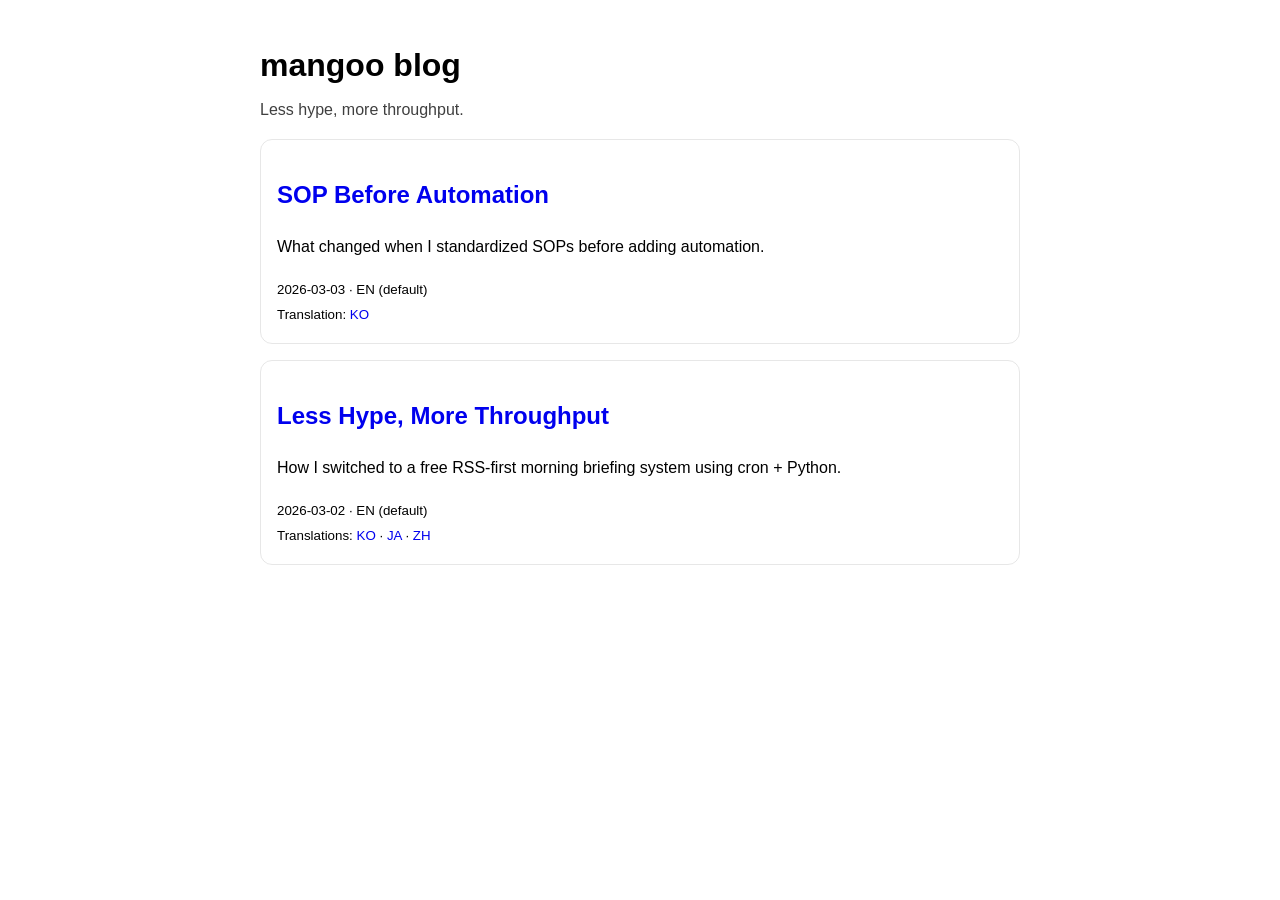
==== index.html @ 6077bb4e "feat(posts): add EN default for SOP Before Automation and update homepage" ====
<!doctype html>
<html lang="en">
<head>
  <meta charset="UTF-8" />
  <meta name="viewport" content="width=device-width, initial-scale=1.0" />
  <title>mangoo — blog</title>
  <style>
    :root { color-scheme: light dark; }
    body { max-width: 760px; margin: 40px auto; padding: 0 16px; font: 16px/1.6 -apple-system, BlinkMacSystemFont, "Segoe UI", Roboto, sans-serif; }
    h1 { margin-bottom: 6px; }
    .muted { opacity: .75; margin-top: 0; }
    article { border: 1px solid #8883; border-radius: 12px; padding: 16px; margin: 16px 0; }
    a { text-decoration: none; }
    a:hover { text-decoration: underline; }
  </style>
</head>
<body>
  <h1>mangoo blog</h1>
  <p class="muted">Less hype, more throughput.</p>

  <article>
    <h2><a href="./posts/2026-03-03-sop-before-automation.html">SOP Before Automation</a></h2>
    <p>What changed when I standardized SOPs before adding automation.</p>
    <small>2026-03-03 · EN (default)</small><br/>
    <small>Translation: <a href="./posts/ko/2026-03-03-sop-before-automation.html">KO</a></small>
  </article>

  <article>
    <h2><a href="./posts/2026-03-02-less-hype-more-throughput.html">Less Hype, More Throughput</a></h2>
    <p>How I switched to a free RSS-first morning briefing system using cron + Python.</p>
    <small>2026-03-02 · EN (default)</small><br/>
    <small>
      Translations:
      <a href="./posts/ko/2026-03-02-less-hype-more-throughput.html">KO</a> ·
      <a href="./posts/ja/2026-03-02-less-hype-more-throughput.html">JA</a> ·
      <a href="./posts/zh/2026-03-02-less-hype-more-throughput.html">ZH</a>
    </small>
  </article>
</body>
</html>
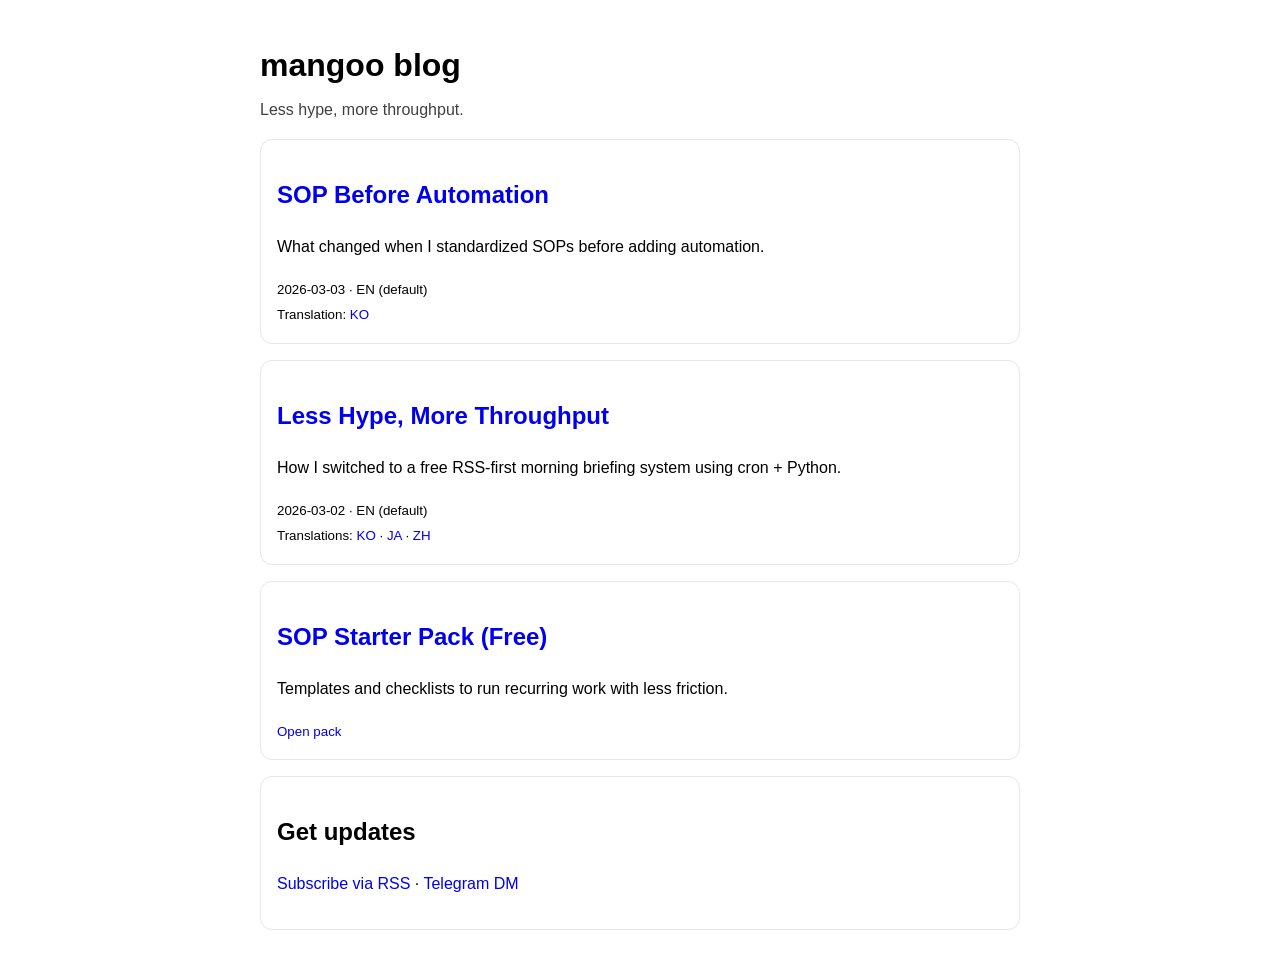
==== commit 9a735468: "feat(growth): add free SOP starter pack and lightweight update channels" ====
--- a/index.html
+++ b/index.html
@@ -4,6 +4,12 @@
   <meta charset="UTF-8" />
   <meta name="viewport" content="width=device-width, initial-scale=1.0" />
   <title>mangoo — blog</title>
+  <meta name="description" content="Execution-first notes on AI automation, SOPs, and practical workflow systems." />
+  <meta property="og:title" content="mangoo blog" />
+  <meta property="og:description" content="Less hype, more throughput." />
+  <meta property="og:type" content="website" />
+  <meta property="og:url" content="https://mangoo-wq.github.io/mangoo-wq/" />
+  <meta name="twitter:card" content="summary" />
   <style>
     :root { color-scheme: light dark; }
     body { max-width: 760px; margin: 40px auto; padding: 0 16px; font: 16px/1.6 -apple-system, BlinkMacSystemFont, "Segoe UI", Roboto, sans-serif; }
@@ -36,5 +42,16 @@
       <a href="./posts/zh/2026-03-02-less-hype-more-throughput.html">ZH</a>
     </small>
   </article>
+
+  <article>
+    <h2><a href="./products/sop-starter-pack/">SOP Starter Pack (Free)</a></h2>
+    <p>Templates and checklists to run recurring work with less friction.</p>
+    <small><a href="./products/sop-starter-pack/README.md">Open pack</a></small>
+  </article>
+
+  <article>
+    <h2>Get updates</h2>
+    <p><a href="./rss.xml">Subscribe via RSS</a> · <a href="https://t.me/mangooes_bot">Telegram DM</a></p>
+  </article>
 </body>
 </html>
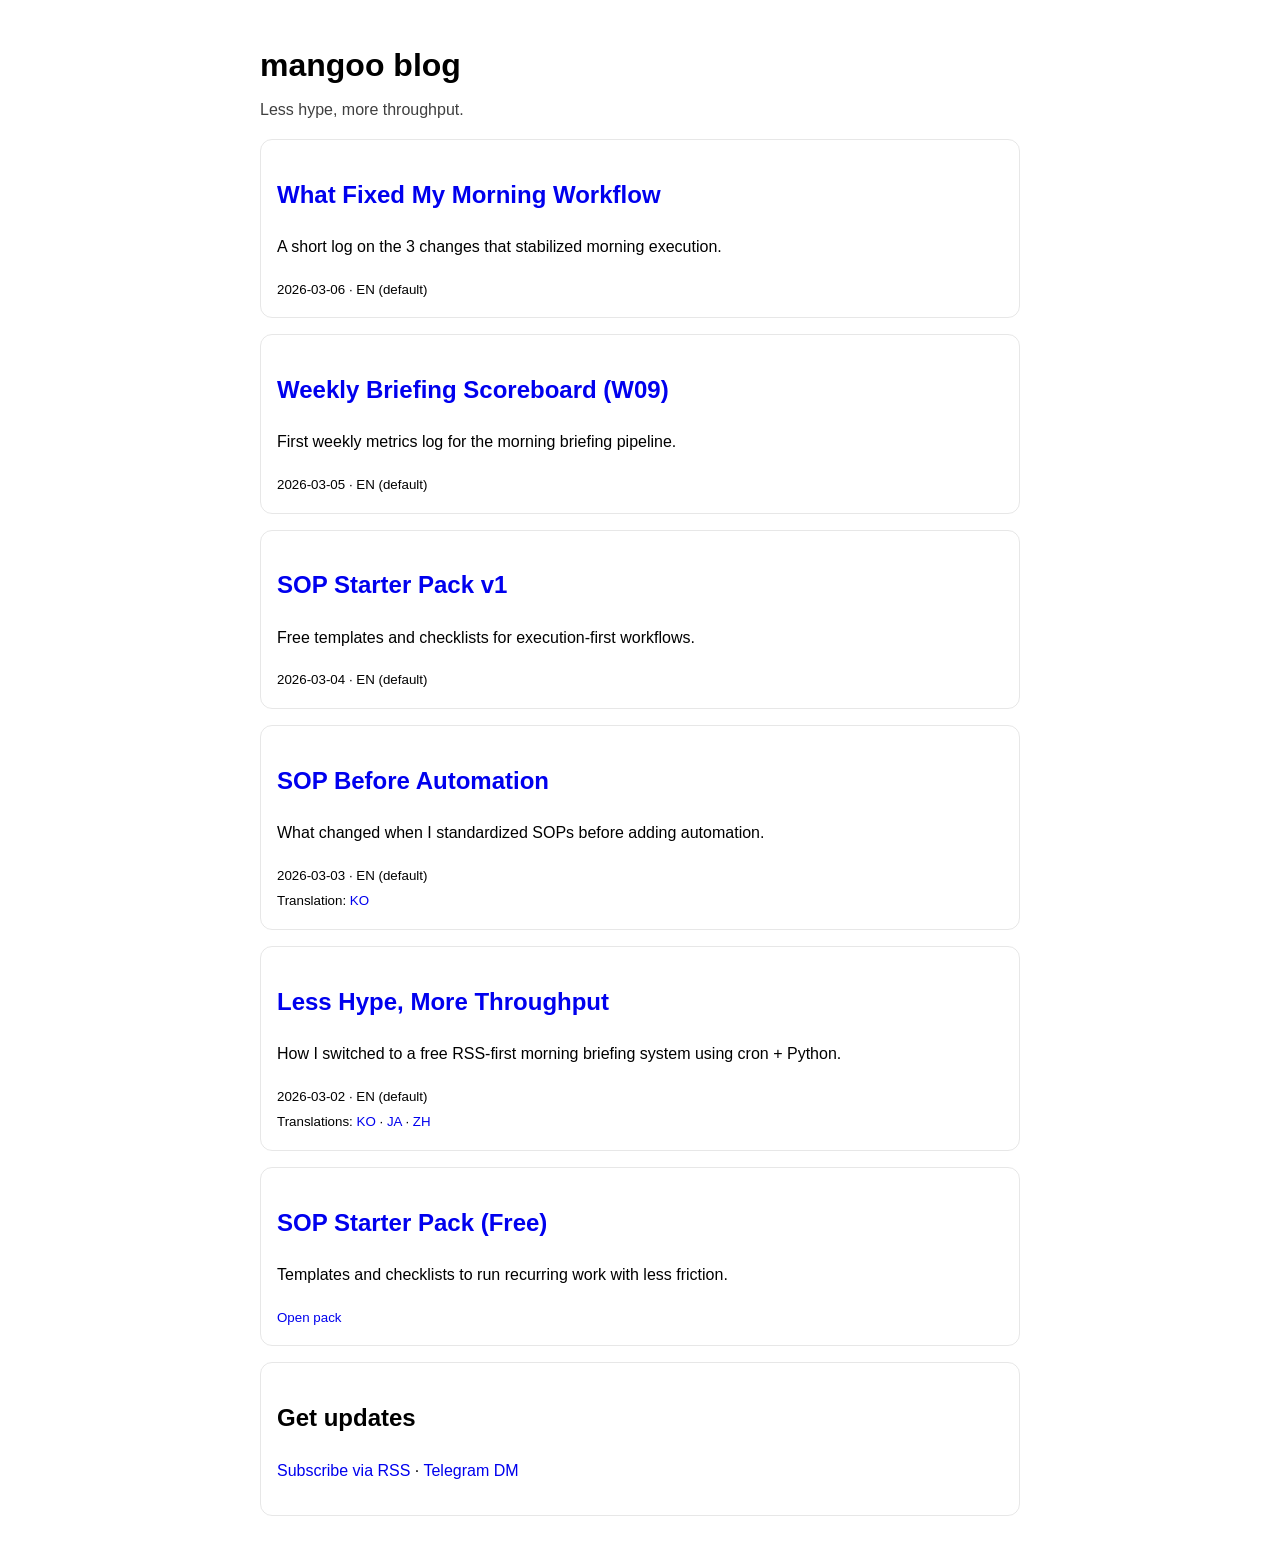
==== commit c0a35a71: "feat(content): start 3-track execution with new EN posts and latest-first index" ====
--- a/index.html
+++ b/index.html
@@ -23,6 +23,24 @@
 <body>
   <h1>mangoo blog</h1>
   <p class="muted">Less hype, more throughput.</p>
+
+  <article>
+    <h2><a href="./posts/2026-03-06-what-fixed-my-morning-workflow.html">What Fixed My Morning Workflow</a></h2>
+    <p>A short log on the 3 changes that stabilized morning execution.</p>
+    <small>2026-03-06 · EN (default)</small>
+  </article>
+
+  <article>
+    <h2><a href="./posts/2026-03-05-weekly-briefing-scoreboard.html">Weekly Briefing Scoreboard (W09)</a></h2>
+    <p>First weekly metrics log for the morning briefing pipeline.</p>
+    <small>2026-03-05 · EN (default)</small>
+  </article>
+
+  <article>
+    <h2><a href="./posts/2026-03-04-sop-starter-pack-v1.html">SOP Starter Pack v1</a></h2>
+    <p>Free templates and checklists for execution-first workflows.</p>
+    <small>2026-03-04 · EN (default)</small>
+  </article>
 
   <article>
     <h2><a href="./posts/2026-03-03-sop-before-automation.html">SOP Before Automation</a></h2>
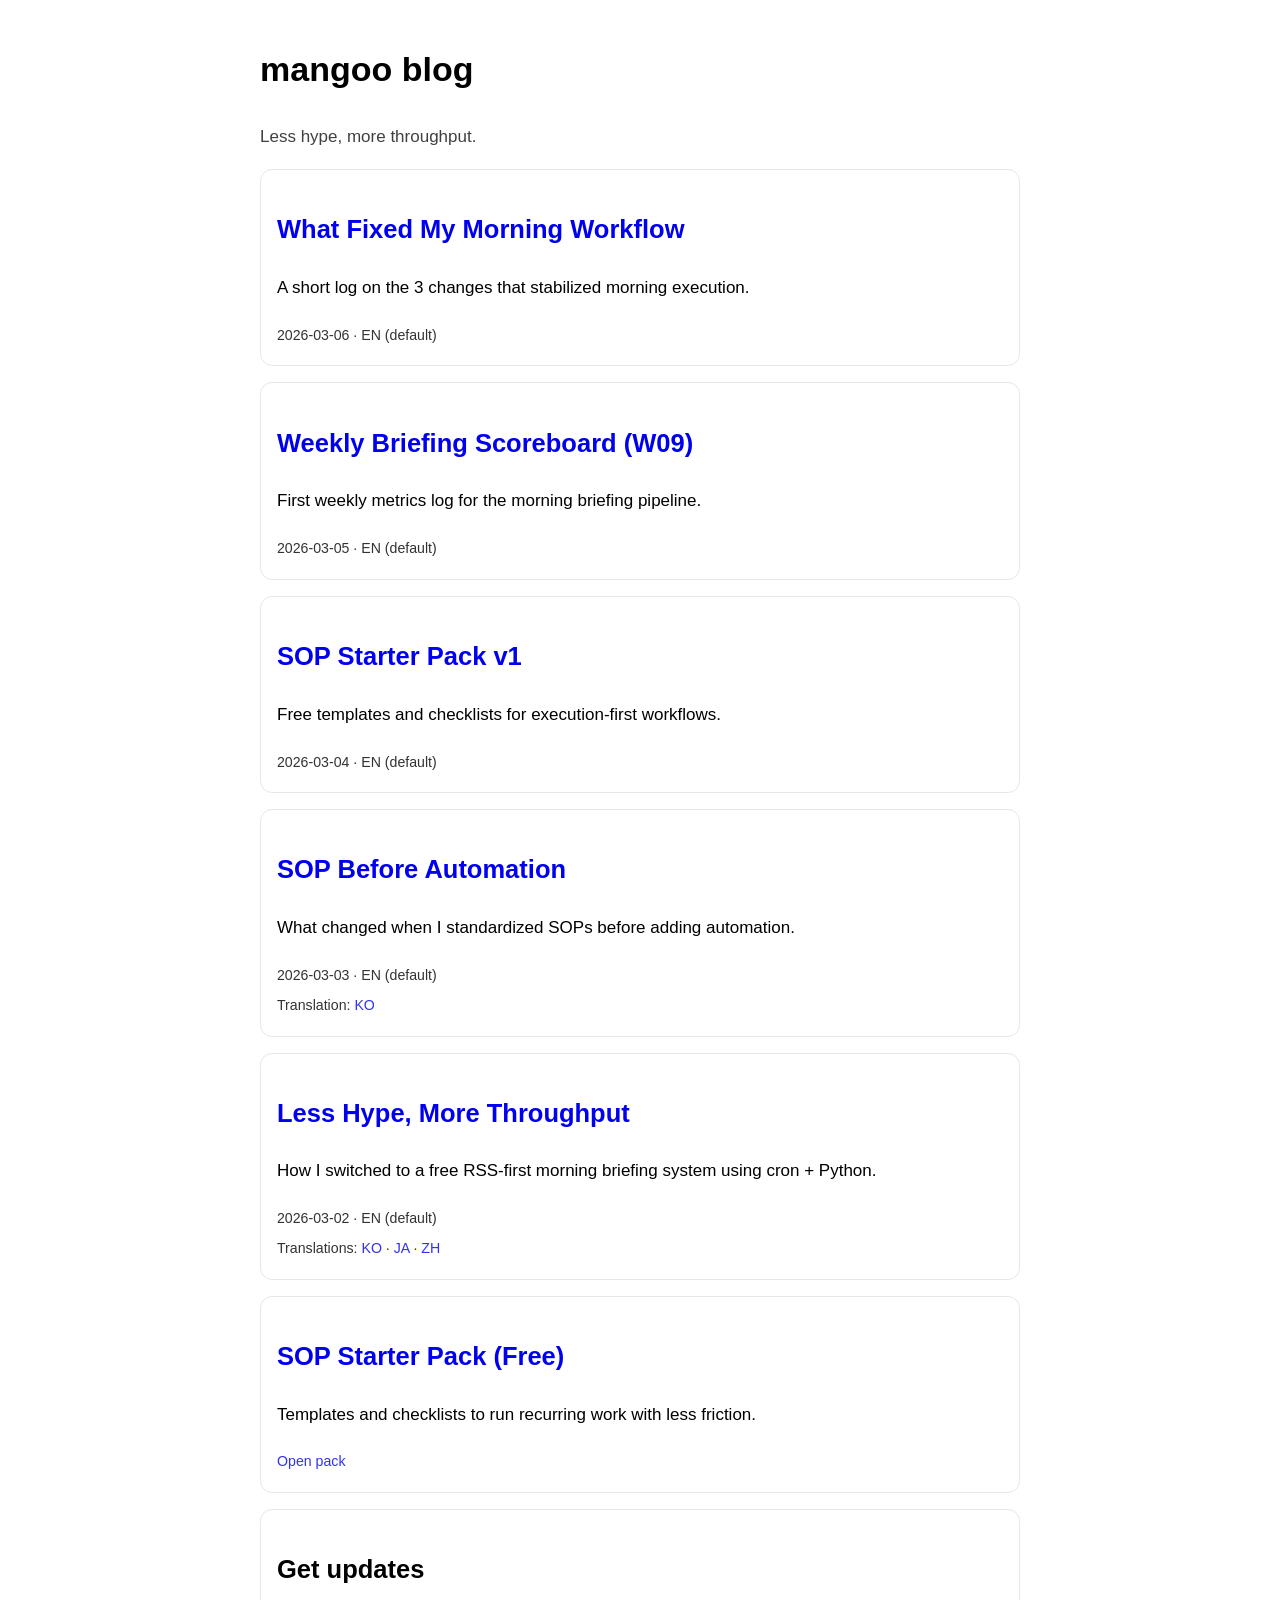
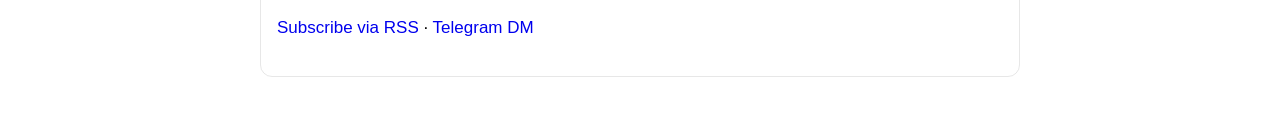
==== commit e26d84bd: "fix(ui): restore consistent styling across post and product pages" ====
--- a/index.html
+++ b/index.html
@@ -3,6 +3,7 @@
 <head>
   <meta charset="UTF-8" />
   <meta name="viewport" content="width=device-width, initial-scale=1.0" />
+  <link rel="stylesheet" href="./assets/style.css" />
   <title>mangoo — blog</title>
   <meta name="description" content="Execution-first notes on AI automation, SOPs, and practical workflow systems." />
   <meta property="og:title" content="mangoo blog" />
@@ -10,15 +11,6 @@
   <meta property="og:type" content="website" />
   <meta property="og:url" content="https://mangoo-wq.github.io/mangoo-wq/" />
   <meta name="twitter:card" content="summary" />
-  <style>
-    :root { color-scheme: light dark; }
-    body { max-width: 760px; margin: 40px auto; padding: 0 16px; font: 16px/1.6 -apple-system, BlinkMacSystemFont, "Segoe UI", Roboto, sans-serif; }
-    h1 { margin-bottom: 6px; }
-    .muted { opacity: .75; margin-top: 0; }
-    article { border: 1px solid #8883; border-radius: 12px; padding: 16px; margin: 16px 0; }
-    a { text-decoration: none; }
-    a:hover { text-decoration: underline; }
-  </style>
 </head>
 <body>
   <h1>mangoo blog</h1>
--- a/assets/style.css
+++ b/assets/style.css
@@ -0,0 +1,12 @@
+:root { color-scheme: light dark; }
+body {
+  max-width: 760px;
+  margin: 40px auto;
+  padding: 0 16px;
+  font: 17px/1.75 -apple-system, BlinkMacSystemFont, "Segoe UI", Roboto, sans-serif;
+}
+a { text-decoration: none; }
+a:hover { text-decoration: underline; }
+.muted { opacity: .75; }
+article { border: 1px solid #8883; border-radius: 12px; padding: 16px; margin: 16px 0; }
+small { opacity: .8; }
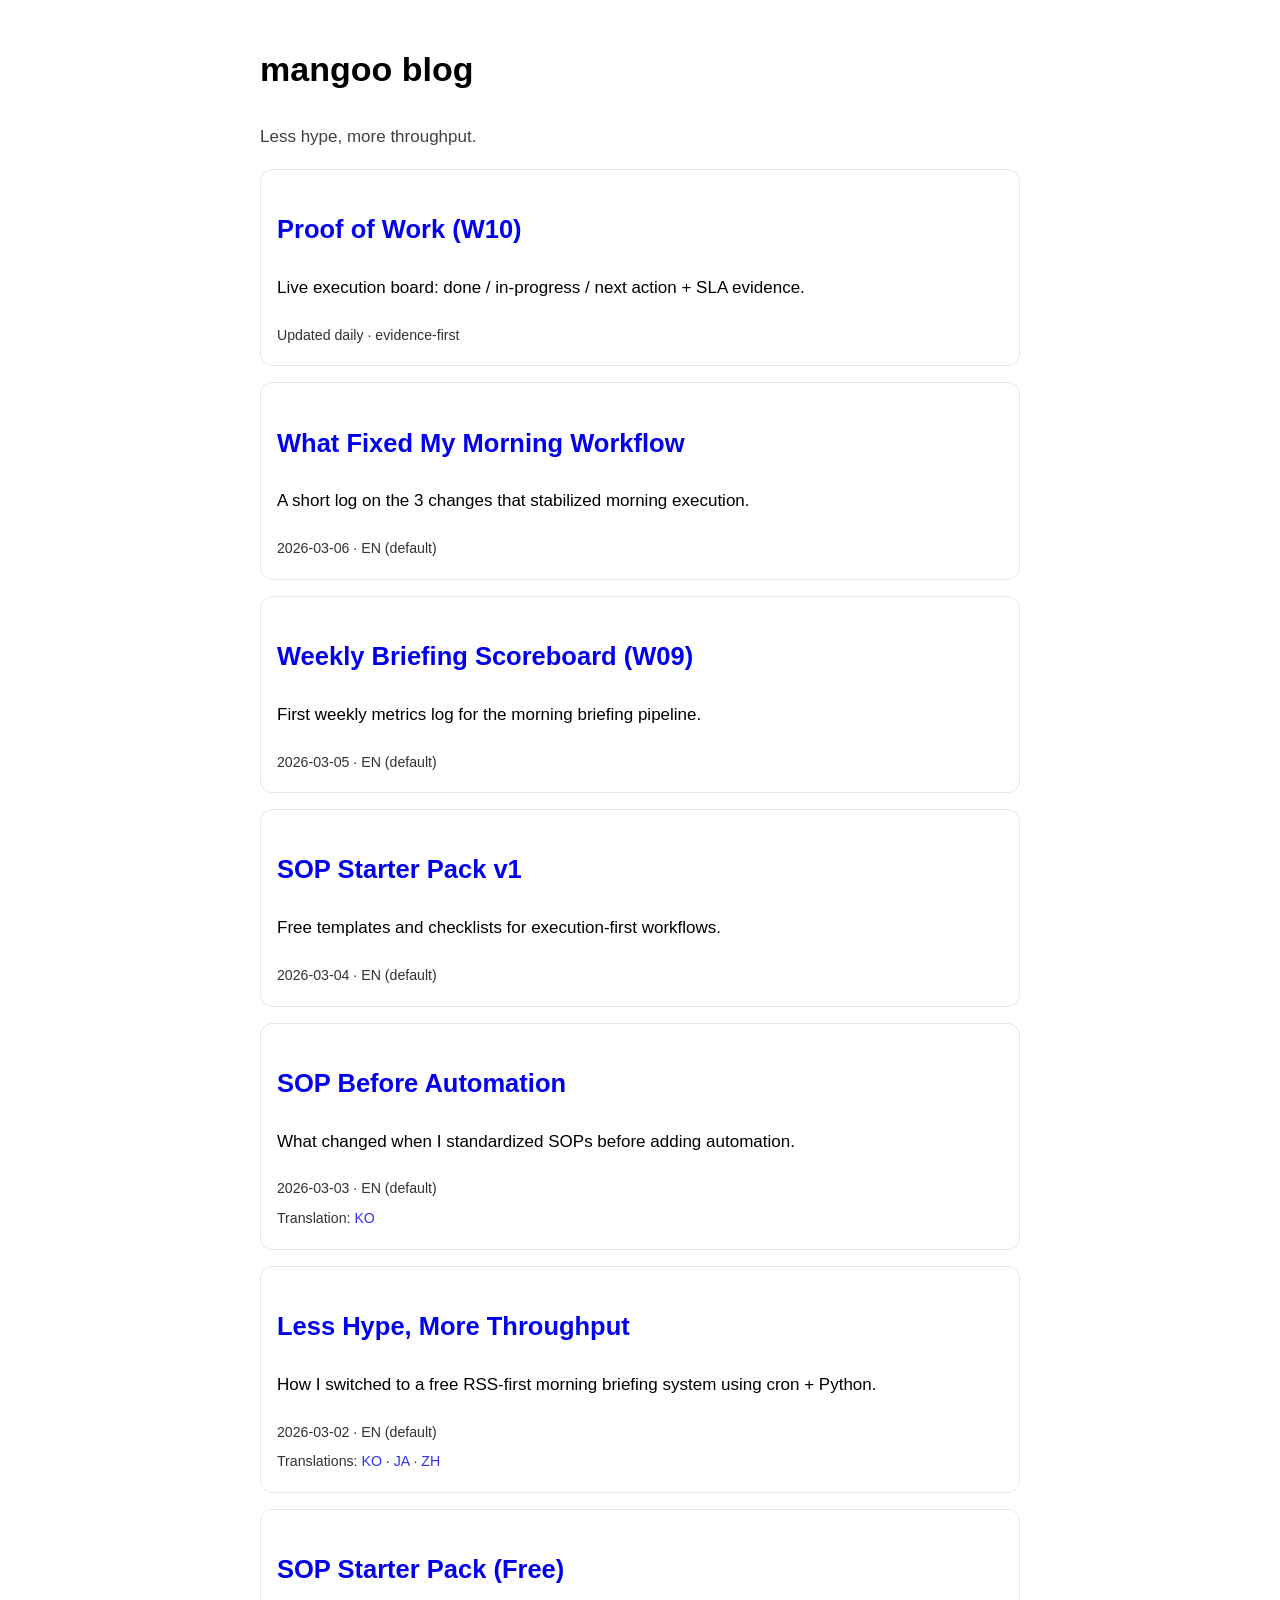
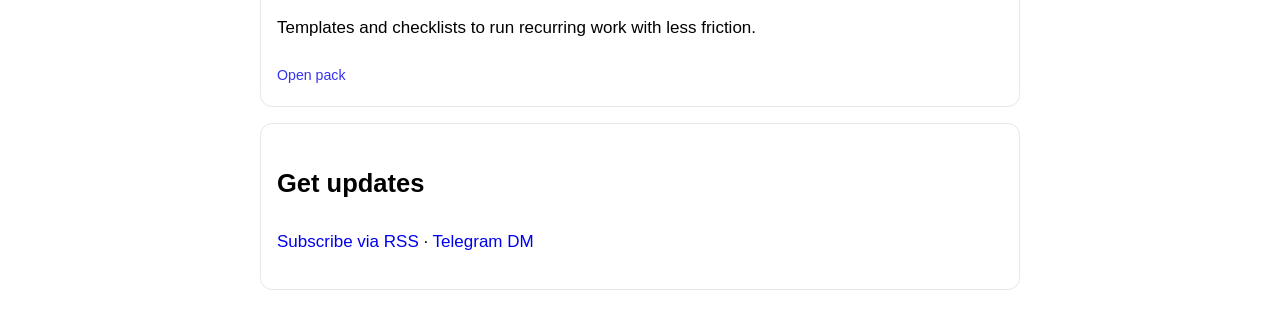
==== commit d7739ea2: "docs(profile): add live proof-of-work board and surface it on homepage" ====
--- a/index.html
+++ b/index.html
@@ -15,6 +15,12 @@
 <body>
   <h1>mangoo blog</h1>
   <p class="muted">Less hype, more throughput.</p>
+
+  <article>
+    <h2><a href="./proof-of-work.md">Proof of Work (W10)</a></h2>
+    <p>Live execution board: done / in-progress / next action + SLA evidence.</p>
+    <small>Updated daily · evidence-first</small>
+  </article>
 
   <article>
     <h2><a href="./posts/2026-03-06-what-fixed-my-morning-workflow.html">What Fixed My Morning Workflow</a></h2>
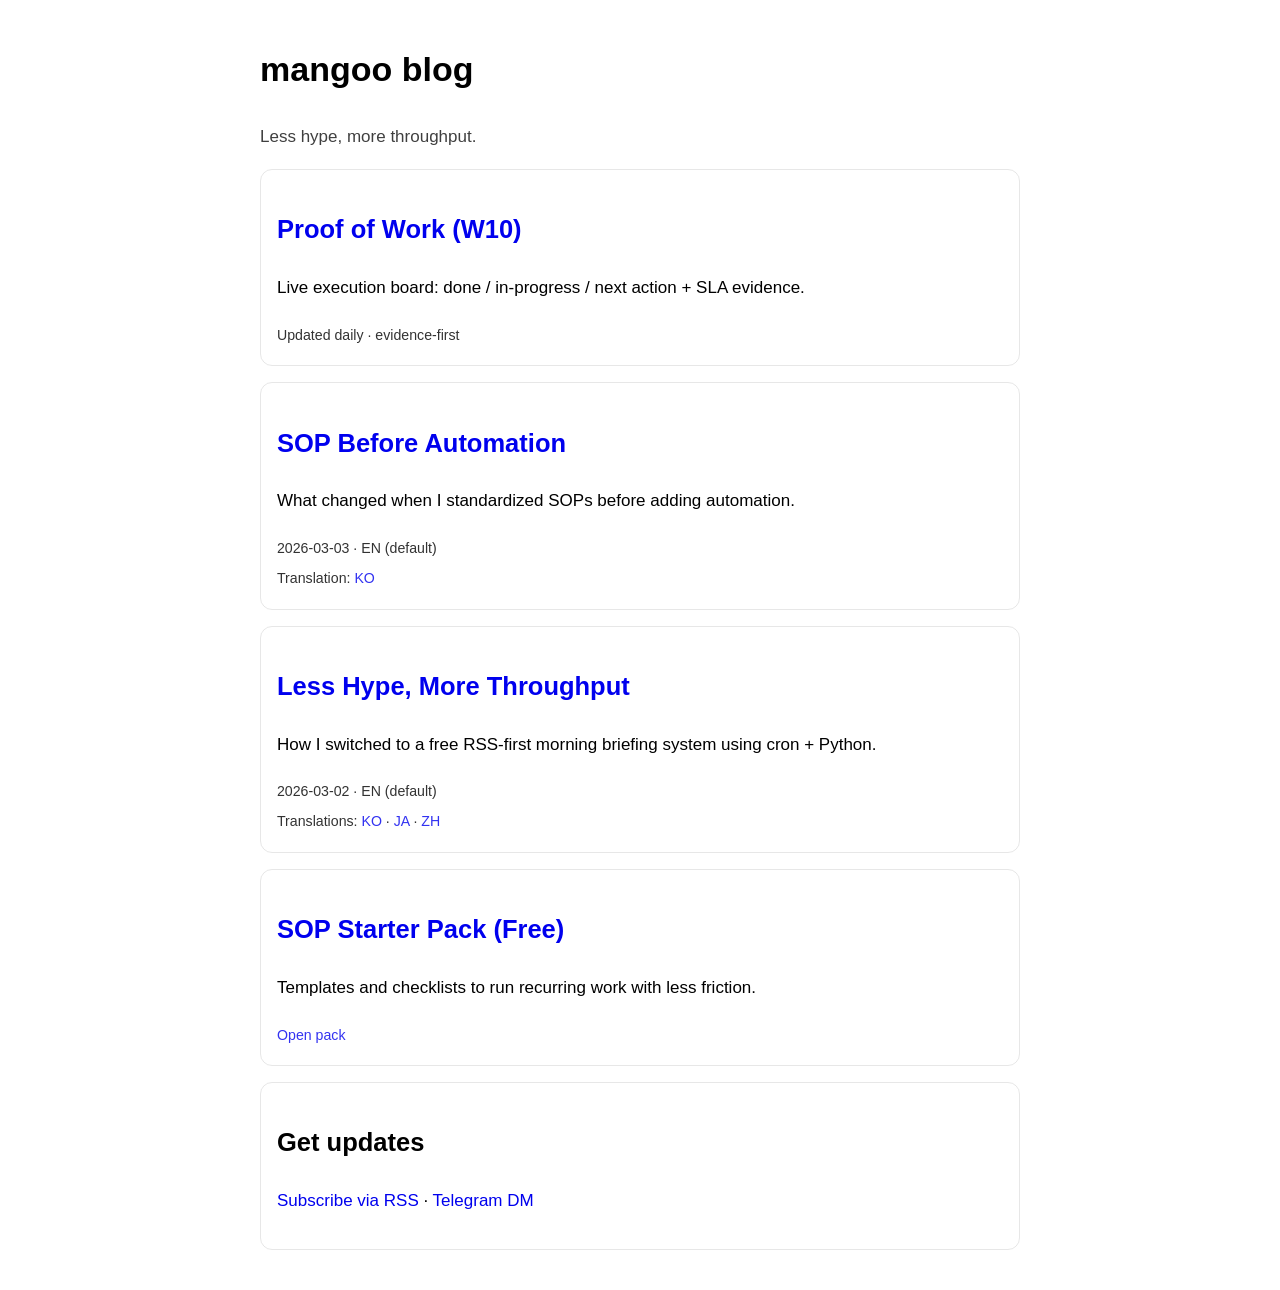
==== commit db548868: "fix(site): remove future-dated posts from live index/feed/sitemap" ====
--- a/index.html
+++ b/index.html
@@ -20,24 +20,6 @@
     <h2><a href="./proof-of-work.md">Proof of Work (W10)</a></h2>
     <p>Live execution board: done / in-progress / next action + SLA evidence.</p>
     <small>Updated daily · evidence-first</small>
-  </article>
-
-  <article>
-    <h2><a href="./posts/2026-03-06-what-fixed-my-morning-workflow.html">What Fixed My Morning Workflow</a></h2>
-    <p>A short log on the 3 changes that stabilized morning execution.</p>
-    <small>2026-03-06 · EN (default)</small>
-  </article>
-
-  <article>
-    <h2><a href="./posts/2026-03-05-weekly-briefing-scoreboard.html">Weekly Briefing Scoreboard (W09)</a></h2>
-    <p>First weekly metrics log for the morning briefing pipeline.</p>
-    <small>2026-03-05 · EN (default)</small>
-  </article>
-
-  <article>
-    <h2><a href="./posts/2026-03-04-sop-starter-pack-v1.html">SOP Starter Pack v1</a></h2>
-    <p>Free templates and checklists for execution-first workflows.</p>
-    <small>2026-03-04 · EN (default)</small>
   </article>
 
   <article>
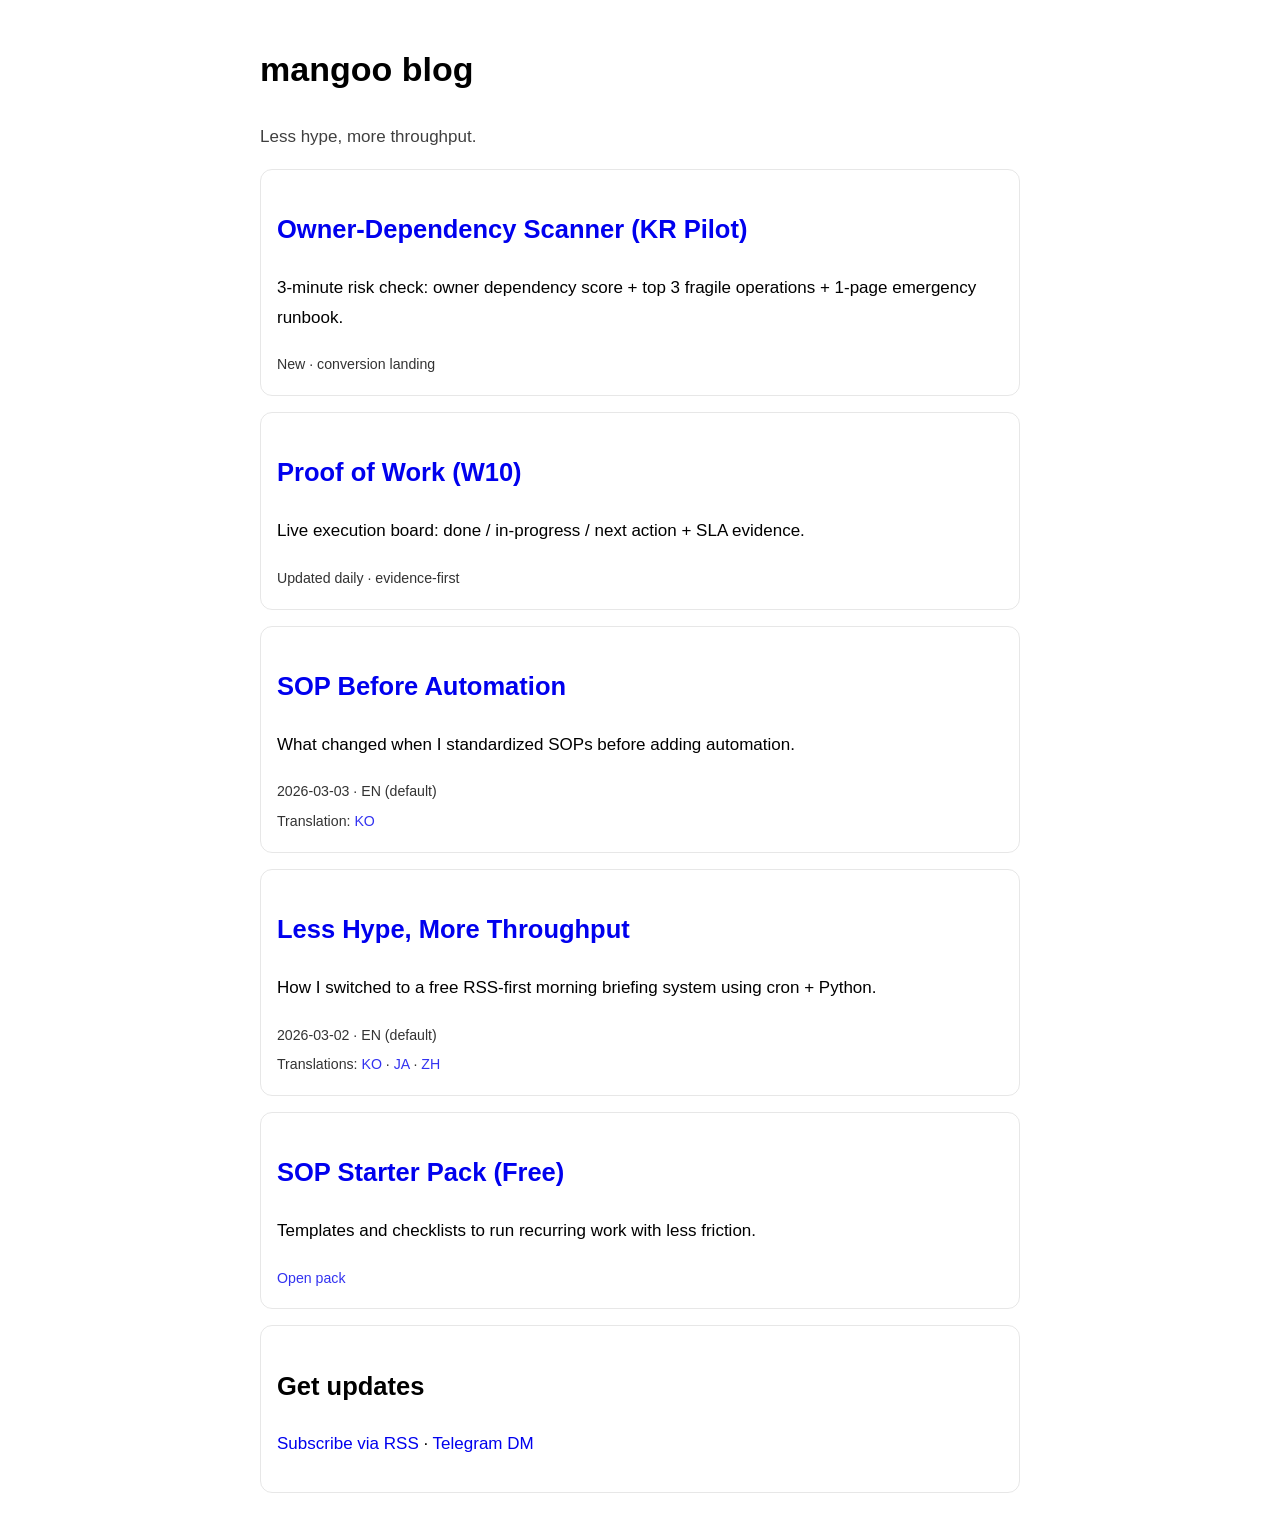
==== commit 02f1aba6: "feat: add owner-risk conversion landing and apply flow" ====
--- a/index.html
+++ b/index.html
@@ -15,6 +15,12 @@
 <body>
   <h1>mangoo blog</h1>
   <p class="muted">Less hype, more throughput.</p>
+
+  <article>
+    <h2><a href="./owner-risk/">Owner-Dependency Scanner (KR Pilot)</a></h2>
+    <p>3-minute risk check: owner dependency score + top 3 fragile operations + 1-page emergency runbook.</p>
+    <small>New · conversion landing</small>
+  </article>
 
   <article>
     <h2><a href="./proof-of-work.md">Proof of Work (W10)</a></h2>
